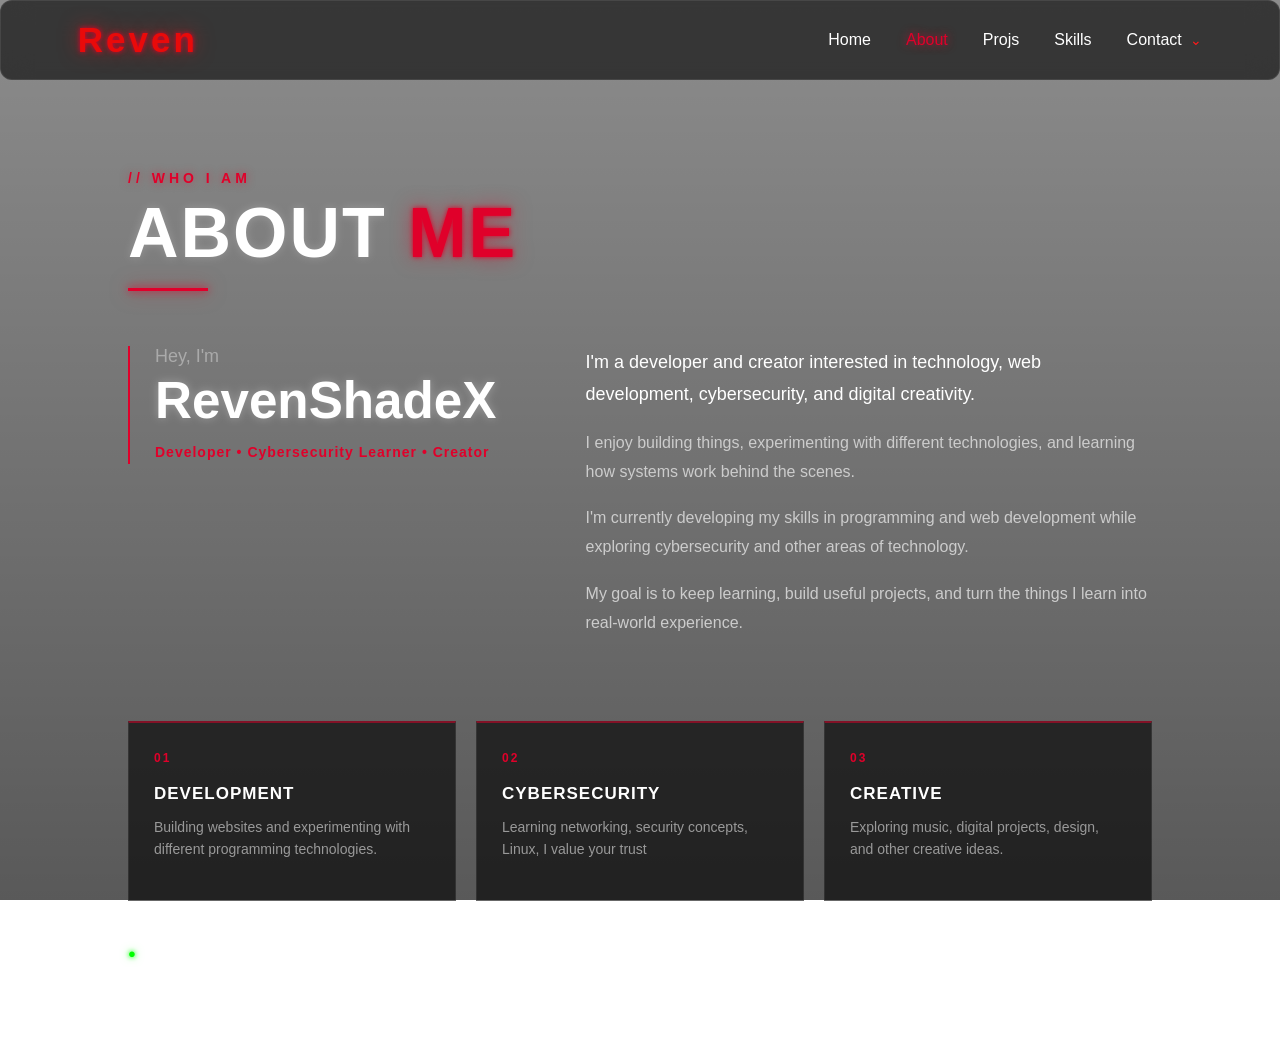
==== About.html @ 9dac4db9 "Add files via upload" ====
<!DOCTYPE html>
<html lang="en">

<head>
    <meta charset="UTF-8">
    <meta name="viewport" content="width=device-width, initial-scale=1.0">

    <title>RevenShadeX | About</title>

    <link rel="stylesheet" href="about.css">
</head>

<body>
<!-- Loading Screen -->
<div id="loader">
    <div class="loader-content">
        <div class="loader-logo">RVNX</div>

        <div class="loader-status" id="loaderStatus">
            INITIALIZING SYSTEM...
        </div>

        <div class="loader-bar">
            <div class="loader-progress"></div>
        </div>

        <div class="loader-percent" id="loaderPercent">0%</div>
    </div>
</div>
    <!-- =========================
        BACKGROUND PARTICLES
    ========================== -->

    <div class="particles">

        <span></span>
        <span></span>
        <span></span>
        <span></span>
        <span></span>
        <span></span>
        <span></span>
        <span></span>
        <span></span>
        <span></span>
        <span></span>
        <span></span>
        <span></span>
        <span></span>
        <span></span>
        <span></span>
        <span></span>
        <span></span>
        <span></span>
        <span></span>
        <span></span>

    </div>


    <!-- =========================
        NAVIGATION
    ========================== -->

    <header>

        <a href="index.html" class="logo">Reven</a>
        <nav>
            <a href="index.html">Home</a>
            <a href="about.html" class="active">About</a>
            <a href="https://github.com/RevenShadeX?tab=repositories">Projs</a>
            <a href="skills.html">Skills</a>
            <!-- CONTACT -->
            <div class="contact-dropdown">

                <button class="contact-btn">
                    Contact <span>⌄</span>
                </button>
            <div class="contact-menu">

                <a href="https://discord.gg/96Gb3E3VrY"
                    target="_blank">
                        <span>◈</span>
                        Discord
                    </a>

                <a href="https://github.com/RevenShadeX"
                    target="_blank">
                        <span>◉</span>
                        GitHub
                    </a>


                <a href="https://www.linkedin.com/in/revenshadex/"
                    target="_blank">
                        <span>in</span>
                        LinkedIn
                    </a>


                <a href="https://www.youtube.com/channel/UC4MuUZgjky_bh49rJCM-KyA?sub_confirmation=1"
                    target="_blank">
                        <span>▶</span>
                        YouTube
                    </a>

                    <a href="mailto:revenshadex@gmail.com">
                        <span>✉</span>
                        Email
                    </a>

                </div>
            </div>
        </nav>
    </header>



    <!-- =========================
        ABOUT
    ========================== -->

    <main>

        <section id="about">
            <!-- SECTION HEADER -->

            <div class="about-heading">
                <p class="small-title">// WHO I AM</p>
                <h1>
                    ABOUT <span>ME</span>
                </h1>
                <div class="red-line"></div>
            </div>
            <!-- CONTENT -->
            <div class="about-content">
                <!-- LEFT SIDE -->

                <div class="about-intro">
                    <p class="greeting">
                        Hey, I'm
                    </p>
                    <h2>
                        RevenShadeX
                    </h2>

                    <p class="subtitle">
                        Developer • Cybersecurity Learner • Creator
                    </p>
                </div>



                <!-- RIGHT SIDE -->
                <div class="about-text">
                    <p>
                        I'm a developer and creator interested in
                        technology, web development, cybersecurity,
                        and digital creativity.
                    </p>


                    <p>
                        I enjoy building things, experimenting with
                        different technologies, and learning how
                        systems work behind the scenes.
                    </p>


                    <p>
                        I'm currently developing my skills in
                        programming and web development while
                        exploring cybersecurity and other areas
                        of technology.
                    </p>


                    <p>
                        My goal is to keep learning, build useful
                        projects, and turn the things I learn into
                        real-world experience.
                    </p>

                </div>

            </div>



            <!-- =========================
                INFO CARDS
            ========================== -->

            <div class="about-cards">
                <div class="about-card">
                    <span class="card-number">01</span>
                    <h3>DEVELOPMENT</h3>
                    <p>
                        Building websites and experimenting
                        with different programming technologies.
                    </p>

                </div>



                <div class="about-card">
                    <span class="card-number">02</span>
                    <h3>CYBERSECURITY</h3>
                    <p>
                        Learning networking, security concepts,
                        Linux, I value your trust
                    </p>
                </div>
                <div class="about-card">
                    <span class="card-number">03</span>
                    <h3>CREATIVE</h3>

                    <p>
                        Exploring music, digital projects,
                        design, and other creative ideas.
                    </p>
                </div>

            </div>
            <!-- STATUS -->
            <div class="status">
                <span class="stat">●</span>
                <span>AVAILABLE FOR PROJECTS</span>

            </div>
        </section>

    </main>
<script>
    const loader = document.getElementById("loader");
    const progress = document.querySelector(".loader-progress");
    const percent = document.getElementById("loaderPercent");
    const status = document.getElementById("loaderStatus");

    const messages = [
        "INITIALIZING SYSTEM...",
        "LOADING INTERFACE...",
        "CONNECTING TO RVNX...",
        "LOADING MODULES...",
        "SYSTEM READY."
    ];

    let value = 0;
    let messageIndex = 0;

    const loading = setInterval(() => {
        value += Math.floor(Math.random() * 8) + 4;

        if (value >= 100) {
            value = 100;
            clearInterval(loading);

            status.textContent = "SYSTEM READY.";

            setTimeout(() => {
                loader.classList.add("loaded");

                setTimeout(() => {
                    loader.remove();
                }, 500);
            }, 250);
        }

        progress.style.width = value + "%";
        percent.textContent = value + "%";

        if (value > 20 && messageIndex === 0) {
            messageIndex = 1;
            status.textContent = messages[1];
        }

        if (value > 40 && messageIndex === 1) {
            messageIndex = 2;
            status.textContent = messages[2];
        }

        if (value > 65 && messageIndex === 2) {
            messageIndex = 3;
            status.textContent = messages[3];
        }
    }, 70);
</script>
</body>

</html>
---- about.css ----
/* =========================
   RESET
========================= */

* {
    margin: 0;
    padding: 0;
    box-sizing: border-box;
}


/* =========================
   HTML
========================= */

html {
    scroll-behavior: smooth;
}


/* =========================
   BODY
========================= */

body {

    min-height: 100vh;

    background:
        linear-gradient(
            rgba(0, 0, 0, 0.45),
            rgba(0, 0, 0, 0.65)
        ),
        url("Src/Blood Moon Torii in the Mist.png");

    background-size: cover;
    background-position: center;
    background-repeat: no-repeat;
    background-attachment: fixed;

    color: #ffffff;

    font-family: Arial, sans-serif;

    overflow-x: hidden;
}


/* =========================
   HEADER
========================= */

header {

    position: relative;

    width: 100%;
    height: 80px;

    display: flex;

    align-items: center;
    justify-content: space-between;

    padding: 0 6%;

    background: rgba(10, 10, 10, 0.65);

    backdrop-filter: blur(15px);
    -webkit-backdrop-filter: blur(15px);

    border: 1px solid rgba(255, 255, 255, 0.08);

    border-radius: 12px;

    z-index: 100;
}


/* =========================
   LOGO
========================= */

header > a {

    color: #e90a0a;

    text-decoration: none;

    font-size: 35px;

    font-weight: 900;

    letter-spacing: 3px;

    text-shadow:
        0 0 5px #e0002a,
        0 0 20px rgba(255, 0, 0, 0.5);

    transition: 0.3s ease;
}


header > a:hover {

    text-shadow:
        0 0 5px #ff0000,
        0 0 20px #ff0000,
        0 0 40px rgba(255, 0, 0, 0.5);
}


/* =========================
   NAVIGATION
========================= */

nav {

    display: flex;

    align-items: center;

    gap: 35px;
}


nav > a {

    color: #ffffff;

    text-decoration: none;

    font-size: 1em;

    font-weight: 500;

    transition: 0.3s ease;
}


nav > a:hover {

    color: #e0002a;

    text-shadow:
        0 0 10px #e0002a;
}


/* ACTIVE PAGE */

nav > a.active {

    color: #e0002a;

    text-shadow:
        0 0 10px rgba(224, 0, 42, 0.8);
}


/* =========================
   CONTACT DROPDOWN
========================= */

.contact-dropdown {

    position: relative;
}


/* BUTTON */

.contact-btn {

    background: none;

    border: none;

    color: #ffffff;

    font-family: inherit;

    font-size: 1em;

    font-weight: 500;

    cursor: pointer;

    padding: 0;

    transition: 0.3s ease;
}


.contact-btn:hover {

    color: #e0002a;

    text-shadow:
        0 0 10px #e0002a;
}


.contact-btn span {

    color: #ff1a1a;

    font-size: 14px;

    margin-left: 4px;
}


/* =========================
   CONTACT MENU
========================= */

.contact-menu {

    position: absolute;

    top: 35px;

    right: 0;

    width: 180px;

    padding: 6px 0;

    background: rgba(8, 8, 8, 0.96);

    border: 1px solid rgba(255, 0, 0, 0.4);

    box-shadow:
        0 0 15px rgba(255, 0, 0, 0.15),
        inset 0 0 15px rgba(255, 0, 0, 0.03);

    opacity: 0;

    visibility: hidden;

    transform: translateY(-10px);

    transition: 0.25s ease;

    z-index: 1000;
}


/* SHOW MENU */

.contact-dropdown:hover .contact-menu {

    opacity: 1;

    visibility: visible;

    transform: translateY(0);
}


/* MENU LINKS */

.contact-menu a {

    display: flex;

    align-items: center;

    gap: 12px;

    padding: 12px 15px;

    color: #cccccc;

    text-decoration: none;

    font-size: 14px;

    transition: 0.2s ease;
}


/* ICON */

.contact-menu a span {

    width: 20px;

    color: #ff1a1a;

    text-align: center;

    font-weight: bold;
}


/* HOVER */

.contact-menu a:hover {

    color: #ffffff;

    background: rgba(255, 0, 0, 0.12);

    padding-left: 20px;
}


/* =========================
   ABOUT SECTION
========================= */

#about {

    position: relative;

    z-index: 1;

    min-height: calc(100vh - 80px);

    padding: 90px 10% 100px;
}


/* =========================
   TITLE
========================= */

.about-heading {

    margin-bottom: 55px;
}


.small-title {

    color: #e0002a;

    font-size: 14px;

    font-weight: bold;

    letter-spacing: 4px;

    margin-bottom: 12px;

    text-shadow:
        0 0 8px rgba(224, 0, 42, 0.5);
}


.about-heading h1 {

    color: #ffffff;

    font-size: clamp(45px, 6vw, 70px);

    line-height: 1;

    letter-spacing: 2px;

    text-shadow:
        0 0 10px rgba(255, 255, 255, 0.2);
}


.about-heading h1 span {

    color: #e0002a;

    text-shadow:
        0 0 5px #e0002a,
        0 0 20px rgba(224, 0, 42, 0.5);
}


/* RED LINE */

.red-line {

    width: 80px;

    height: 3px;

    margin-top: 20px;

    background: #e0002a;

    box-shadow:
        0 0 8px #e0002a,
        0 0 20px rgba(224, 0, 42, 0.5);
}


/* =========================
   ABOUT CONTENT
========================= */

.about-content {

    display: grid;

    grid-template-columns: 0.8fr 1.2fr;

    gap: 80px;

    max-width: 1100px;

    margin-bottom: 65px;
}


/* =========================
   INTRO
========================= */

.about-intro {

    border-left: 2px solid #e0002a;

    padding-left: 25px;

    align-self: start;
}


.greeting {

    color: #aaaaaa;

    font-size: 18px;

    margin-bottom: 8px;
}


.about-intro h2 {

    color: #ffffff;

    font-size: clamp(35px, 4vw, 55px);

    line-height: 1;

    margin-bottom: 15px;

    text-shadow:
        0 0 10px rgba(255, 255, 255, 0.3);
}


.subtitle {

    color: #e0002a;

    font-size: 14px;

    font-weight: bold;

    letter-spacing: 1px;

    line-height: 1.6;
}


/* =========================
   ABOUT TEXT
========================= */

.about-text {

    max-width: 650px;
}


.about-text p {

    color: #cccccc;

    font-size: 16px;

    line-height: 1.8;

    margin-bottom: 18px;
}


.about-text p:first-child {

    color: #ffffff;

    font-size: 18px;

    font-weight: 500;
}


/* =========================
   CARDS
========================= */

.about-cards {

    display: grid;

    grid-template-columns: repeat(3, 1fr);

    gap: 20px;

    max-width: 1100px;

    margin-bottom: 45px;
}


.about-card {

    position: relative;

    min-height: 180px;

    padding: 25px;

    background: rgba(5, 5, 5, 0.65);

    border: 1px solid rgba(255, 255, 255, 0.08);

    border-top: 2px solid rgba(224, 0, 42, 0.5);

    transition: 0.3s ease;
}


.about-card:hover {

    transform: translateY(-5px);

    background: rgba(15, 5, 5, 0.8);

    border-top-color: #e0002a;

    box-shadow:
        0 0 25px rgba(224, 0, 42, 0.12);
}


/* CARD NUMBER */

.card-number {

    color: #e0002a;

    font-size: 12px;

    font-weight: bold;

    letter-spacing: 2px;
}


.about-card h3 {

    color: #ffffff;

    font-size: 17px;

    margin: 18px 0 12px;

    letter-spacing: 1px;
}


.about-card p {

    color: #999999;

    font-size: 14px;

    line-height: 1.6;
}


/* =========================
   STATUS
========================= */

.status {

    display: flex;

    align-items: center;

    gap: 8px;

    color: #ffffff;

    font-size: 13px;

    font-weight: 900;

    letter-spacing: 1px;
}


.stat {

    color: lime;

    text-shadow:
        0 0 5px lime,
        0 0 10px rgba(0, 255, 0, 0.5);
}


/* =========================
   PARTICLES
========================= */

.particles {

    position: fixed;

    inset: 0;

    width: 100%;

    height: 100%;

    overflow: hidden;

    pointer-events: none;

    z-index: 0;
}


.particles span {

    position: absolute;

    bottom: -20px;

    width: 3px;

    height: 3px;

    border-radius: 50%;

    background: #e0002a;

    box-shadow:
        0 0 5px #e0002a,
        0 0 12px rgba(224, 0, 42, 0.8);

    animation: rise 7s linear infinite;
}


/* PARTICLE POSITIONS */

.particles span:nth-child(1)  { left: 5%;  animation-delay: 0s; }
.particles span:nth-child(2)  { left: 12%; animation-delay: 2s; }
.particles span:nth-child(3)  { left: 20%; animation-delay: 4s; }
.particles span:nth-child(4)  { left: 28%; animation-delay: 1s; }
.particles span:nth-child(5)  { left: 35%; animation-delay: 3s; }
.particles span:nth-child(6)  { left: 43%; animation-delay: 5s; }
.particles span:nth-child(7)  { left: 51%; animation-delay: 2.5s; }
.particles span:nth-child(8)  { left: 58%; animation-delay: 1.5s; }
.particles span:nth-child(9)  { left: 65%; animation-delay: 4.5s; }
.particles span:nth-child(10) { left: 72%; animation-delay: 0.5s; }
.particles span:nth-child(11) { left: 79%; animation-delay: 3.5s; }
.particles span:nth-child(12) { left: 85%; animation-delay: 5.5s; }
.particles span:nth-child(13) { left: 90%; animation-delay: 2.8s; }
.particles span:nth-child(14) { left: 95%; animation-delay: 4.2s; }
.particles span:nth-child(15) { left: 48%; animation-delay: 6s; }
.particles span:nth-child(16) { left: 15%; animation-delay: 6.5s; }
.particles span:nth-child(17) { left: 32%; animation-delay: 7s; }
.particles span:nth-child(18) { left: 67%; animation-delay: 5.2s; }
.particles span:nth-child(19) { left: 82%; animation-delay: 1.8s; }
.particles span:nth-child(20) { left: 55%; animation-delay: 3.8s; }


/* =========================
   PARTICLE ANIMATION
========================= */

@keyframes rise {

    0% {

        transform:
            translate(0, 0)
            scale(0);

        opacity: 0;
    }


    10% {

        opacity: 1;

        transform:
            translate(5px, -10vh)
            scale(1);
    }


    40% {

        transform:
            translate(-15px, -40vh)
            scale(0.8);

        opacity: 0.8;
    }


    70% {

        transform:
            translate(20px, -70vh)
            scale(0.6);

        opacity: 0.5;
    }


    100% {

        transform:
            translate(-10px, -110vh)
            scale(0);

        opacity: 0;
    }

}
/* =========================
   LOADING SCREEN
========================= */

#loader {
    position: fixed;
    inset: 0;
    z-index: 99999;

    display: flex;
    align-items: center;
    justify-content: center;

    background: #050505;

    transition: opacity 0.45s ease;
}

#loader.loaded {
    opacity: 0;
    pointer-events: none;
}

.loader-content {
    width: min(420px, 80%);
    text-align: center;
}

.loader-logo {
    font-size: 52px;
    font-weight: 900;
    letter-spacing: 8px;
    color: #e90a0a;

    text-shadow:
        0 0 10px rgba(233, 10, 10, 0.8),
        0 0 25px rgba(233, 10, 10, 0.35);

    margin-bottom: 18px;

    animation: loaderPulse 1.5s ease-in-out infinite;
}

.loader-status {
    font-size: 11px;
    letter-spacing: 3px;
    color: #777;
    margin-bottom: 12px;
}

.loader-bar {
    width: 100%;
    height: 3px;
    background: rgba(255, 255, 255, 0.08);
    overflow: hidden;
}

.loader-progress {
    width: 0%;
    height: 100%;
    background: #e90a0a;

    box-shadow: 0 0 10px rgba(233, 10, 10, 0.8);

    transition: width 0.07s linear;
}

.loader-percent {
    margin-top: 10px;

    font-size: 10px;
    letter-spacing: 2px;
    color: #e90a0a;
}


/* Logo animation */

@keyframes loaderPulse {
    0%,
    100% {
        opacity: 0.65;
    }

    50% {
        opacity: 1;
    }
}


/* Respect reduced-motion settings */

@media (prefers-reduced-motion: reduce) {
    #loader {
        transition: none;
    }

    .loader-logo {
        animation: none;
    }

    .loader-progress {
        transition: none;
    }
}

/* =========================
MOBILE
========================= */

@media (max-width: 760px) {

    header {

        height: 70px;

        padding: 0 5%;
    }


    header > a {

        font-size: 27px;
    }


    nav {

        gap: 14px;
    }


    nav > a,
    .contact-btn {

        font-size: 12px;
    }


    #about {

        padding: 65px 7% 80px;
    }


    .about-content {

        grid-template-columns: 1fr;

        gap: 40px;

        margin-bottom: 50px;
    }


    .about-cards {

        grid-template-columns: 1fr;

        gap: 15px;
    }


    .about-card {

        min-height: auto;
    }


    .about-text p {

        font-size: 15px;
    }


    .contact-menu {

        width: 160px;
    }

}
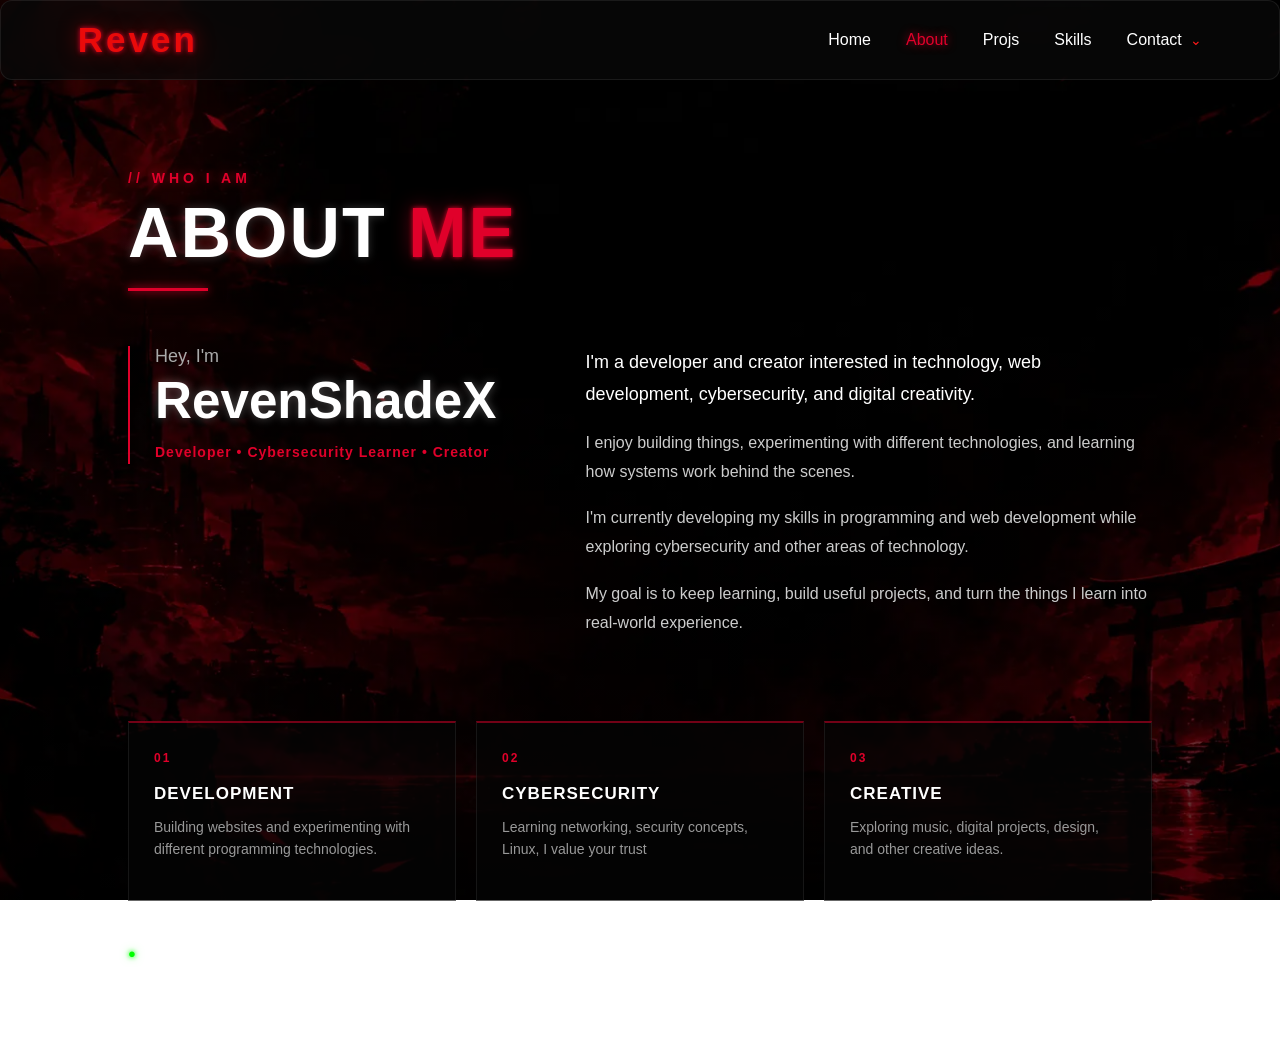
==== commit 8a023bbd: "Update About.html" ====
--- a/About.html
+++ b/About.html
@@ -8,6 +8,7 @@
     <title>RevenShadeX | About</title>
 
     <link rel="stylesheet" href="about.css">
+    <link rel="icon" type="image/webp" href="icon.webp">
 </head>
 
 <body>
@@ -288,4 +289,4 @@
 </script>
 </body>
 
-</html>+</html>
--- a/about.css
+++ b/about.css
@@ -31,7 +31,7 @@
             rgba(0, 0, 0, 0.45),
             rgba(0, 0, 0, 0.65)
         ),
-        url("Src/Blood Moon Torii in the Mist.png");
+        url("Blood Moon Torii in the Mist.webp");
 
     background-size: cover;
     background-position: center;
@@ -917,4 +917,4 @@
         width: 160px;
     }
 
-}+}
